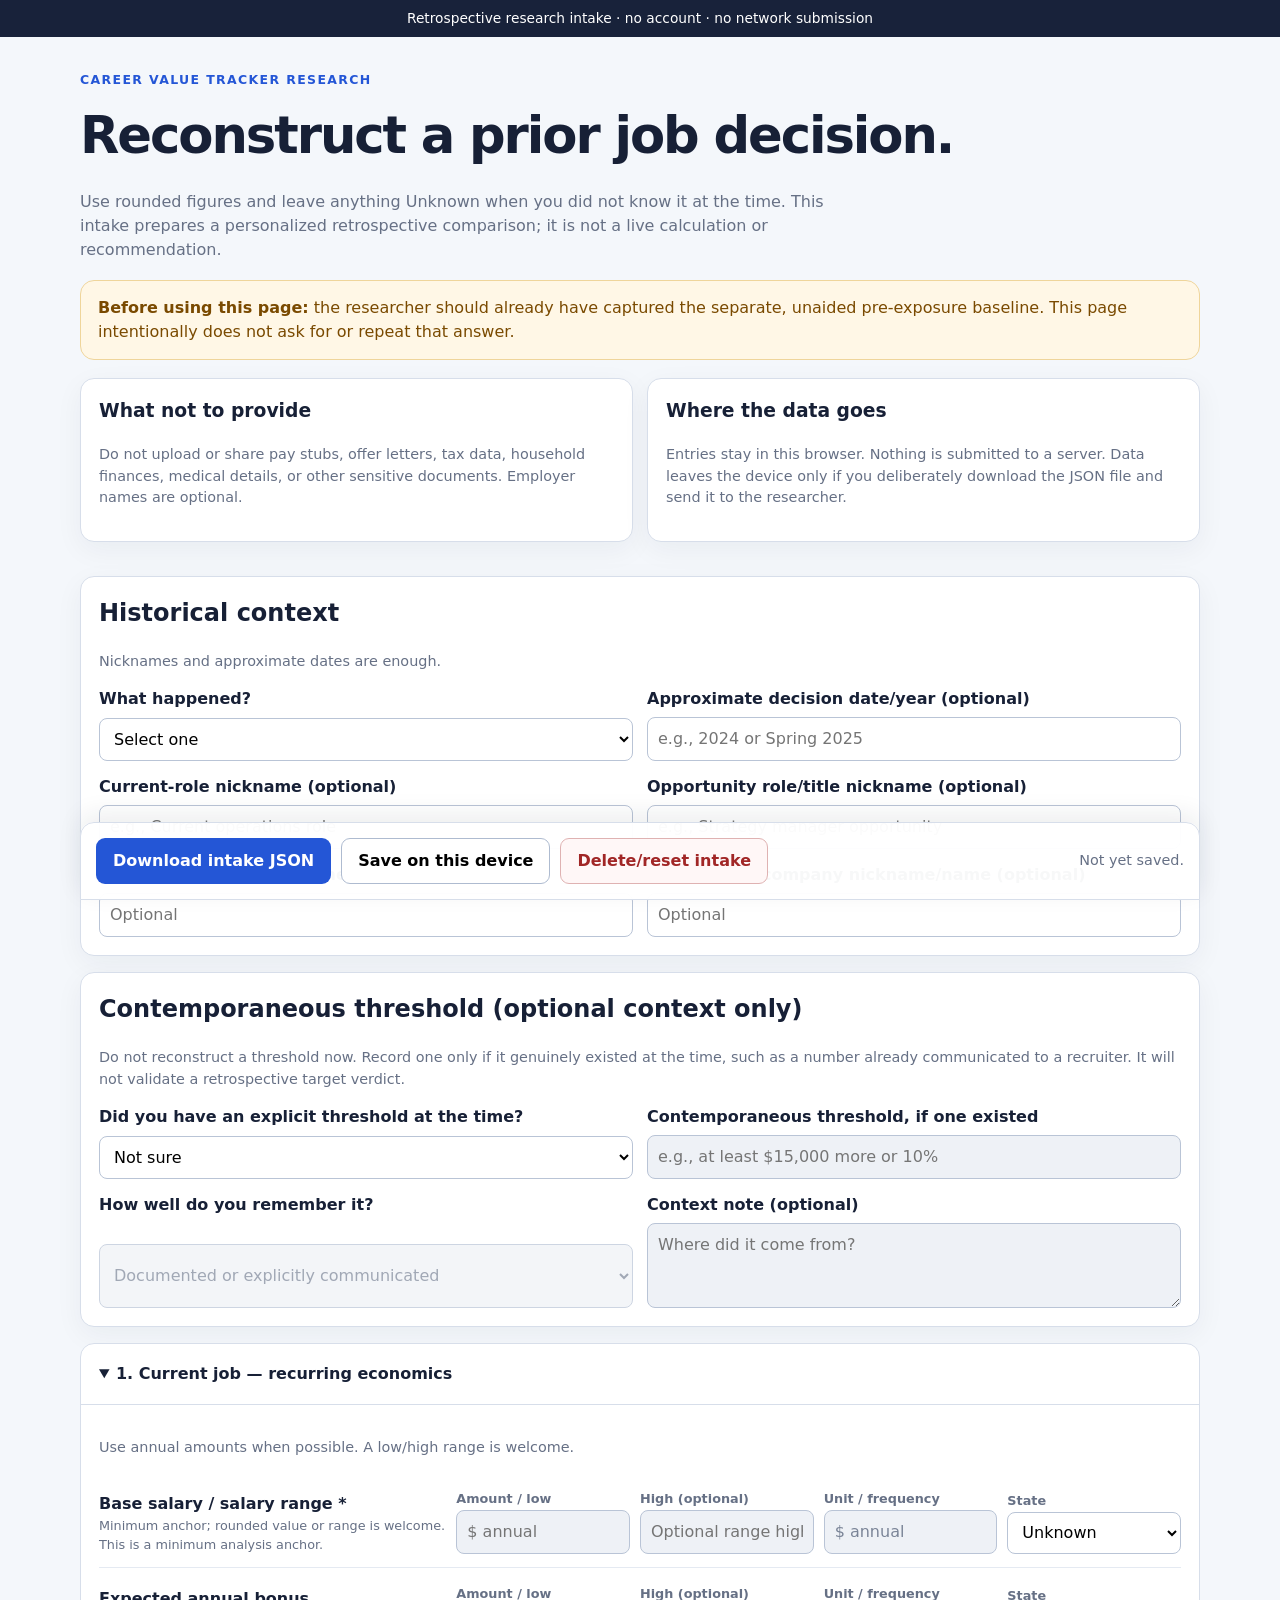
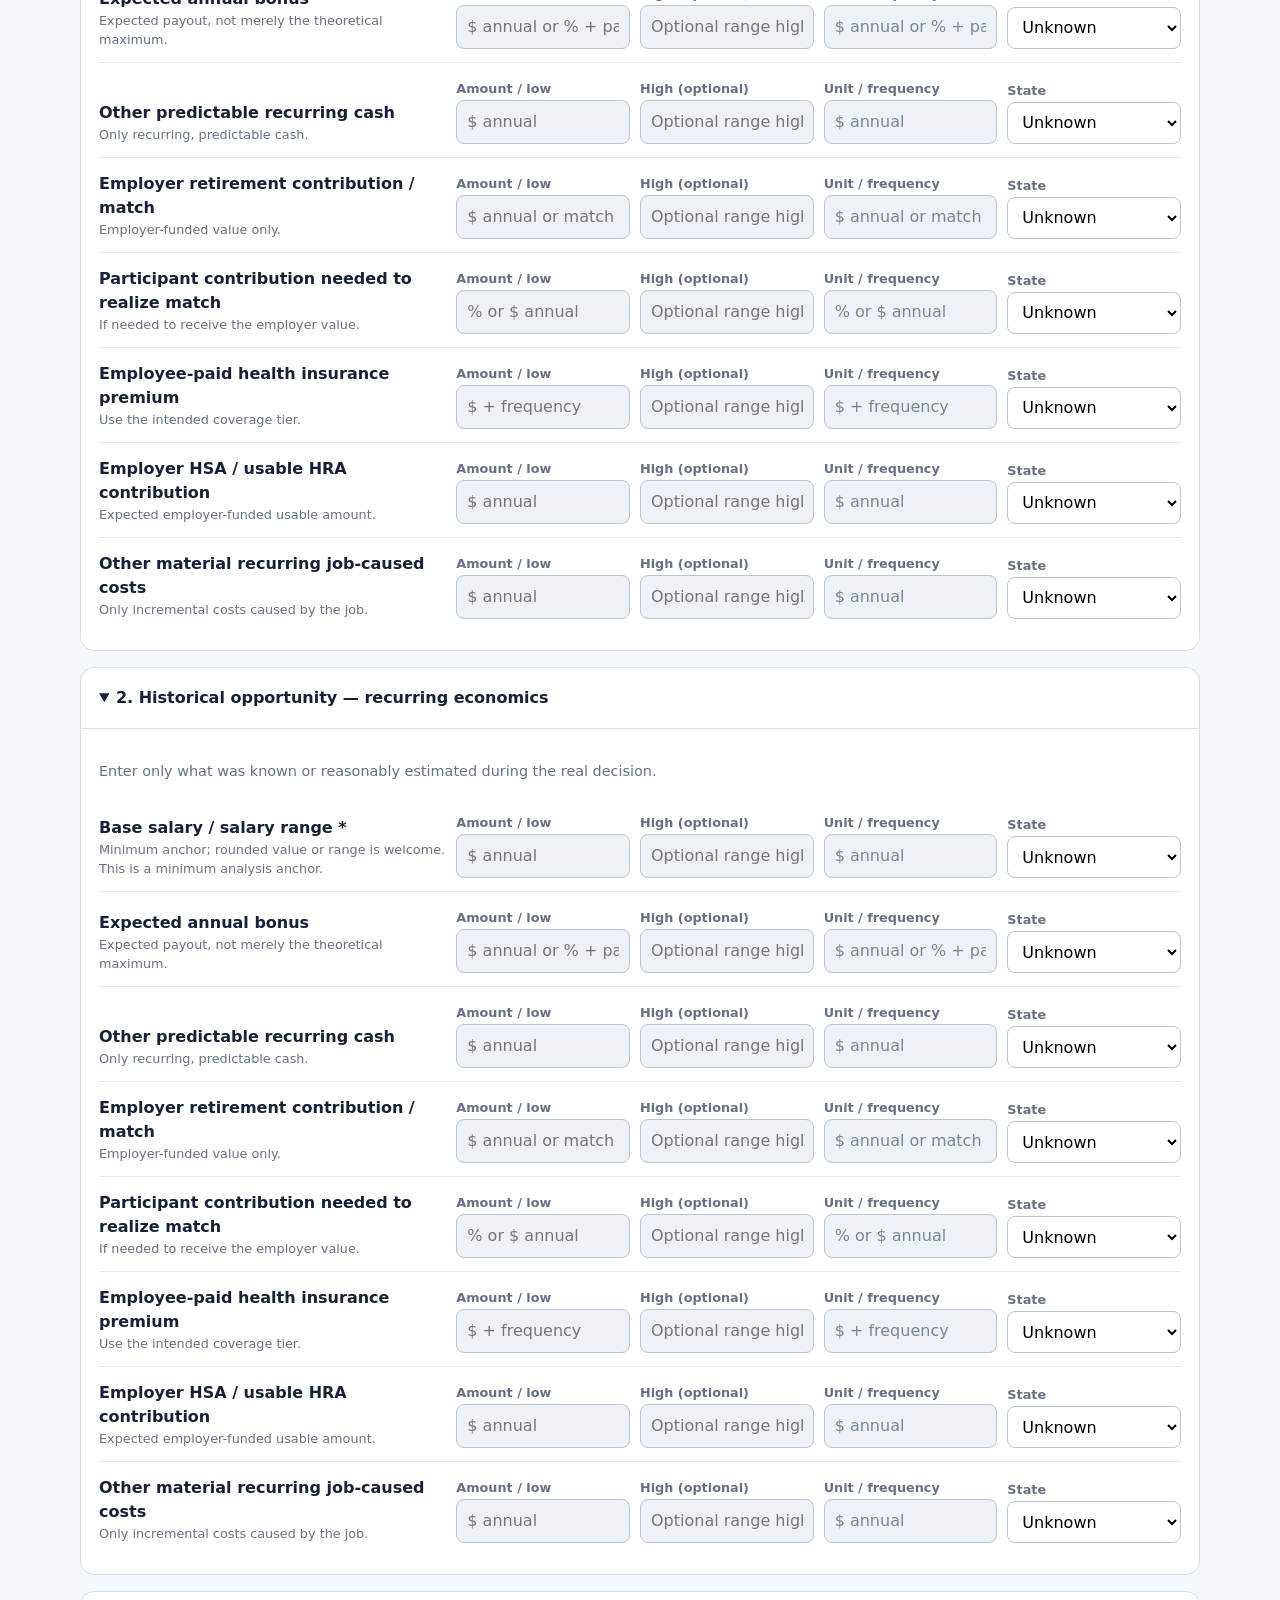
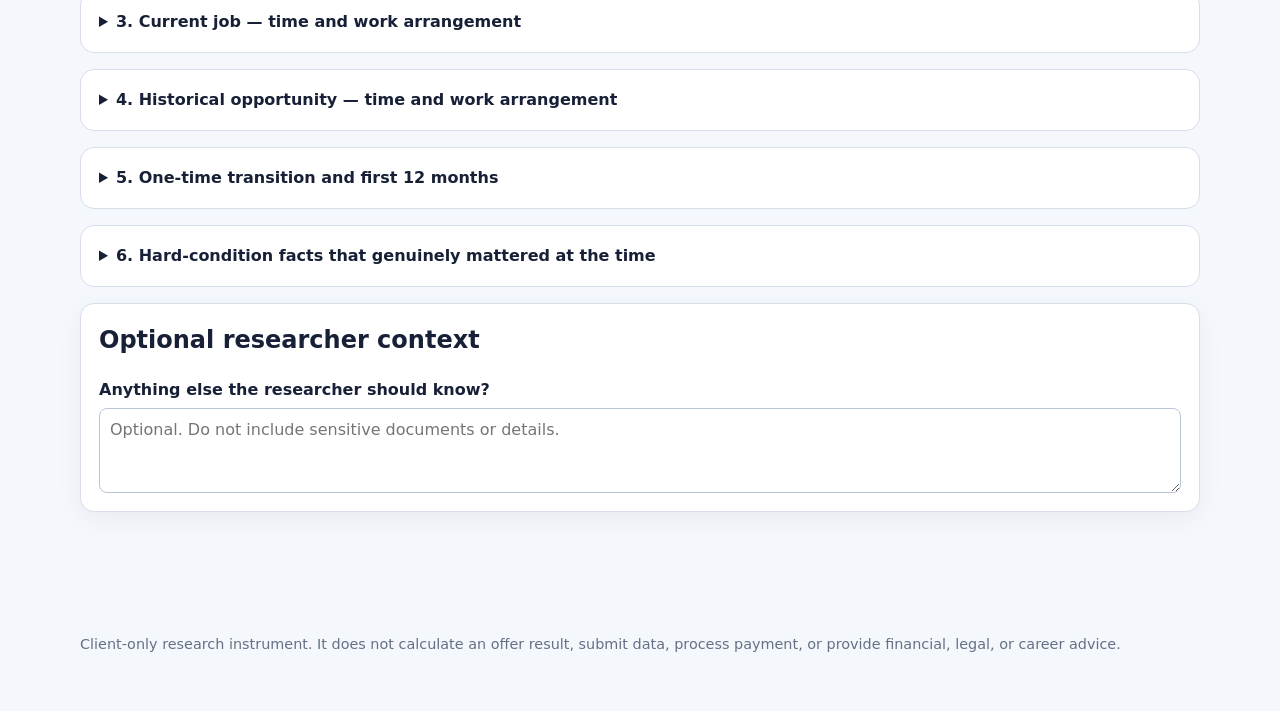
==== RETROSPECTIVE_DECISION_INTAKE.html @ 99a9bd54 "Publish participant prototype only" ====
<!doctype html>
<html lang="en">
<head>
  <meta charset="UTF-8" />
  <meta name="viewport" content="width=device-width, initial-scale=1.0" />
  <title>Career Value Tracker — Retrospective Decision Intake</title>
  <style>
    :root{--ink:#172036;--muted:#667085;--line:#d7deea;--soft:#f4f7fb;--brand:#2456d6;--warn:#fff7e6;--danger:#a12626;font-family:Inter,ui-sans-serif,system-ui,-apple-system,"Segoe UI",sans-serif}
    *{box-sizing:border-box}body{margin:0;color:var(--ink);background:var(--soft);line-height:1.5}button,input,select,textarea{font:inherit}.shell{width:min(1120px,calc(100% - 32px));margin:auto}.ribbon{padding:8px 16px;color:#fff;background:#18223a;text-align:center;font-size:.86rem}header{padding:34px 0 18px}h1{margin:8px 0;font-size:clamp(2rem,5vw,3.2rem);letter-spacing:-.04em}header p{max-width:780px;color:var(--muted)}.eyebrow{color:var(--brand);font-size:.78rem;font-weight:800;letter-spacing:.11em;text-transform:uppercase}.notice,.card,details{border:1px solid var(--line);border-radius:14px;background:#fff}.notice{margin:18px 0;padding:15px 17px;border-color:#efd59b;color:#7a4a00;background:var(--warn)}.card{margin-bottom:16px;padding:18px;box-shadow:0 8px 28px rgba(23,32,54,.05)}.card h2,.card h3{margin-top:0}.privacy,.context,.field-grid{display:grid;grid-template-columns:repeat(2,minmax(0,1fr));gap:14px}.mini,.intro{color:var(--muted);font-size:.9rem}details{margin-bottom:16px}summary{padding:18px;cursor:pointer;font-weight:800}details[open] summary{border-bottom:1px solid var(--line)}.body{padding:18px}.field{display:grid;gap:6px}.field label{font-weight:700}.field input,.field select,.field textarea,.research-field input,.research-field select{width:100%;min-height:42px;padding:9px 10px;border:1px solid #b9c4d6;border-radius:8px;background:#fff}.field textarea{min-height:85px;resize:vertical}input:disabled,select:disabled,textarea:disabled{color:#7a8497;background:#eef1f6}.research-field{display:grid;grid-template-columns:minmax(220px,1.6fr) repeat(4,minmax(125px,.8fr));gap:10px;align-items:end;padding:13px 0;border-bottom:1px solid #e5eaf2}.research-field:last-child{border-bottom:0}.label-block strong,.label-block span{display:block}.label-block span,.research-field label{color:var(--muted);font-size:.8rem}.research-field label{font-weight:700}.actions{position:sticky;bottom:0;display:flex;flex-wrap:wrap;gap:10px;align-items:center;margin-top:20px;padding:15px;border:1px solid var(--line);border-radius:14px 14px 0 0;background:rgba(255,255,255,.97);box-shadow:0 -8px 24px rgba(23,32,54,.08)}button{cursor:pointer}.button{min-height:44px;padding:10px 16px;border:1px solid transparent;border-radius:9px;font-weight:800}.primary{color:#fff;background:var(--brand)}.secondary{border-color:#aebbd0;background:#fff}.danger{border-color:#dfb2b2;color:var(--danger);background:#fff7f7}.status{margin-left:auto;color:var(--muted);font-size:.9rem}.validation{display:none;margin:15px 0;padding:13px;border:1px solid #efc5c5;border-radius:10px;color:#842424;background:#fff5f5}.validation.show{display:block}footer{padding:24px 0 55px;color:var(--muted);font-size:.9rem}
    @media(max-width:850px){.privacy,.context,.field-grid{grid-template-columns:1fr}.research-field{grid-template-columns:1fr 1fr}.label-block{grid-column:1/-1}}@media(max-width:540px){.shell{width:min(100% - 20px,1120px)}.research-field{grid-template-columns:1fr}.actions{position:static}.status{width:100%;margin-left:0}}
  </style>
</head>
<body>
  <div class="ribbon">Retrospective research intake · no account · no network submission</div>
  <header class="shell">
    <div class="eyebrow">Career Value Tracker research</div>
    <h1>Reconstruct a prior job decision.</h1>
    <p>Use rounded figures and leave anything Unknown when you did not know it at the time. This intake prepares a personalized retrospective comparison; it is not a live calculation or recommendation.</p>
    <div class="notice"><strong>Before using this page:</strong> the researcher should already have captured the separate, unaided pre-exposure baseline. This page intentionally does not ask for or repeat that answer.</div>
    <div class="privacy">
      <div class="card"><h3>What not to provide</h3><p class="mini">Do not upload or share pay stubs, offer letters, tax data, household finances, medical details, or other sensitive documents. Employer names are optional.</p></div>
      <div class="card"><h3>Where the data goes</h3><p class="mini">Entries stay in this browser. Nothing is submitted to a server. Data leaves the device only if you deliberately download the JSON file and send it to the researcher.</p></div>
    </div>
  </header>

  <main class="shell">
    <form id="intakeForm" novalidate>
      <section class="card">
        <h2>Historical context</h2>
        <p class="intro">Nicknames and approximate dates are enough.</p>
        <div class="context">
          <div class="field"><label for="historicalOutcome">What happened?</label><select id="historicalOutcome"><option value="">Select one</option><option>Accepted</option><option>Declined</option><option>Withdrew</option><option>No offer</option><option>Other</option></select></div>
          <div class="field"><label for="decisionDate">Approximate decision date/year (optional)</label><input id="decisionDate" placeholder="e.g., 2024 or Spring 2025" /></div>
          <div class="field"><label for="currentRoleNickname">Current-role nickname (optional)</label><input id="currentRoleNickname" placeholder="e.g., Current operations role" /></div>
          <div class="field"><label for="opportunityRoleNickname">Opportunity role/title nickname (optional)</label><input id="opportunityRoleNickname" placeholder="e.g., Strategy manager opportunity" /></div>
          <div class="field"><label for="currentCompanyNickname">Current company nickname/name (optional)</label><input id="currentCompanyNickname" placeholder="Optional" /></div>
          <div class="field"><label for="opportunityCompanyNickname">Opportunity company nickname/name (optional)</label><input id="opportunityCompanyNickname" placeholder="Optional" /></div>
        </div>
      </section>

      <section class="card">
        <h2>Contemporaneous threshold (optional context only)</h2>
        <p class="intro">Do not reconstruct a threshold now. Record one only if it genuinely existed at the time, such as a number already communicated to a recruiter. It will not validate a retrospective target verdict.</p>
        <div class="context">
          <div class="field"><label for="thresholdStatus">Did you have an explicit threshold at the time?</label><select id="thresholdStatus"><option value="not_sure">Not sure</option><option value="had_explicit">Had an explicit threshold at the time</option><option value="did_not">Did not have an explicit threshold</option></select></div>
          <div class="field"><label for="thresholdValue">Contemporaneous threshold, if one existed</label><input id="thresholdValue" placeholder="e.g., at least $15,000 more or 10%" disabled /></div>
          <div class="field"><label for="thresholdProvenance">How well do you remember it?</label><select id="thresholdProvenance" disabled><option value="confirmed">Documented or explicitly communicated</option><option value="estimated">Clearly remembered, not documented</option></select></div>
          <div class="field"><label for="thresholdNote">Context note (optional)</label><textarea id="thresholdNote" placeholder="Where did it come from?" disabled></textarea></div>
        </div>
      </section>

      <details open><summary>1. Current job — recurring economics</summary><div class="body"><p class="intro">Use annual amounts when possible. A low/high range is welcome.</p><div data-section="current.core"></div></div></details>
      <details open><summary>2. Historical opportunity — recurring economics</summary><div class="body"><p class="intro">Enter only what was known or reasonably estimated during the real decision.</p><div data-section="opportunity.core"></div></div></details>
      <details><summary>3. Current job — time and work arrangement</summary><div class="body"><div data-section="current.time"></div></div></details>
      <details><summary>4. Historical opportunity — time and work arrangement</summary><div class="body"><div data-section="opportunity.time"></div></div></details>
      <details><summary>5. One-time transition and first 12 months</summary><div class="body"><h3>Current-role losses or offsets</h3><div data-section="current.transition"></div><h3>Opportunity one-time support</h3><div data-section="opportunity.transition"></div></div></details>
      <details><summary>6. Hard-condition facts that genuinely mattered at the time</summary><div class="body"><p class="intro">Optional. Do not invent conditions after the fact.</p><div data-section="conditions"></div></div></details>

      <section class="card"><h2>Optional researcher context</h2><div class="field"><label for="participantNotes">Anything else the researcher should know?</label><textarea id="participantNotes" placeholder="Optional. Do not include sensitive documents or details."></textarea></div></section>
      <div id="validationMessage" class="validation" role="alert"></div>
      <div class="actions">
        <button class="button primary" type="button" id="downloadJson">Download intake JSON</button>
        <button class="button secondary" type="button" id="saveLocal">Save on this device</button>
        <button class="button danger" type="button" id="resetIntake">Delete/reset intake</button>
        <span class="status" id="saveStatus" role="status" aria-live="polite">Not yet saved.</span>
      </div>
    </form>
  </main>
  <footer class="shell">Client-only research instrument. It does not calculate an offer result, submit data, process payment, or provide financial, legal, or career advice.</footer>

  <script>
  (() => {
    "use strict";
    const STORAGE_KEY="careerValueTracker.retrospectiveIntake.v1";
    const states=["Confirmed","Estimated","Unknown","Not applicable"];
    const core=[
      ["base_salary","Base salary / salary range","Minimum anchor; rounded value or range is welcome.","$ annual"],
      ["annual_bonus","Expected annual bonus","Expected payout, not merely the theoretical maximum.","$ annual or % + payout"],
      ["other_recurring_cash","Other predictable recurring cash","Only recurring, predictable cash.","$ annual"],
      ["employer_retirement","Employer retirement contribution / match","Employer-funded value only.","$ annual or match formula"],
      ["participant_retirement","Participant contribution needed to realize match","If needed to receive the employer value.","% or $ annual"],
      ["health_premium","Employee-paid health insurance premium","Use the intended coverage tier.","$ + frequency"],
      ["hsa_hra","Employer HSA / usable HRA contribution","Expected employer-funded usable amount.","$ annual"],
      ["other_recurring_costs","Other material recurring job-caused costs","Only incremental costs caused by the job.","$ annual"]
    ];
    const time=[
      ["weekly_hours","Typical weekly work hours","Exclude commute; include recurring after-hours work.","hours/week"],
      ["pto_used","Expected PTO actually used annually","Expected use, not only policy maximum.","days/year"],
      ["paid_nonworking_days","Paid holidays / other paid nonworking days","Enter only if known.","days/year"],
      ["office_days","Office days per week or range","A range such as 2–3 is acceptable.","days/week"],
      ["commute_time","Round-trip commute time per office day","Door-to-workplace total.","minutes/day"],
      ["commute_cost","Direct commute cost","Per day, month, year, or annual estimate.","$ + frequency"],
      ["other_required_time","Other recurring required job time","Only time not already in weekly hours.","hours/month or year"]
    ];
    const currentTransition=[
      ["forfeited_bonus","Forfeited bonus","Expected bonus lost because of departure.","$ one-time"],
      ["unvested_retirement","Unvested employer-funded retirement","Exclude participant contributions.","$ one-time"],
      ["pto_payout_forfeiture","PTO payout or forfeiture","Describe whether this was a payment or loss.","$ one-time"],
      ["repayment_obligations","Repayment obligations","Tuition, sign-on, relocation, training, or similar.","$ one-time"],
      ["temporary_transition_costs","Relocation / insurance / income-gap / unpaid-leave / other temporary costs","Combine or clarify in the optional note.","$ one-time"]
    ];
    const opportunityTransition=[
      ["sign_on","Sign-on payment","Gross amount; note clawback terms if known.","$ one-time"],
      ["relocation_support","Relocation support","Expected usable payment or reimbursement.","$ one-time"],
      ["guaranteed_temporary_payment","Guaranteed temporary payment","Only the temporary amount above recurring expectations.","$ one-time"],
      ["other_transition_support","Other employer-paid transition support","Employer-paid or reimbursed transition items.","$ one-time"]
    ];
    const conditions=[
      ["office_constraint","Office-day constraint","e.g., maximum 2 days/week","requirement"],
      ["commute_constraint","Commute constraint","e.g., maximum 45 minutes one way","requirement"],
      ["pto_constraint","PTO minimum","e.g., at least 15 usable days","requirement"],
      ["travel_constraint","Travel constraint","e.g., no more than 20%","requirement"],
      ["relocation_constraint","Relocation constraint","e.g., no relocation","requirement"],
      ["schedule_constraint","Schedule constraint","e.g., flexible start/end time","requirement"],
      ["custom_condition","Custom condition","Only if genuinely important at the time.","requirement"]
    ];
    const schema={"current.core":core,"opportunity.core":core,"current.time":time,"opportunity.time":time,"current.transition":currentTransition,"opportunity.transition":opportunityTransition,"conditions":conditions};
    const fieldKey=(section,id)=>`${section}.${id}`;
    function field(section,[id,label,help,unit]){
      const key=fieldKey(section,id),anchor=id==="base_salary";
      return `<div class="research-field" data-field="${key}"><div class="label-block"><strong>${label}${anchor?" *":""}</strong><span>${help}${anchor?" This is a minimum analysis anchor.":""}</span></div><div><label for="${key}.low">Amount / low</label><input id="${key}.low" data-part="low" placeholder="${unit}" disabled></div><div><label for="${key}.high">High (optional)</label><input id="${key}.high" data-part="high" placeholder="Optional range high" disabled></div><div><label for="${key}.unit">Unit / frequency</label><input id="${key}.unit" data-part="unit" value="${unit}" disabled></div><div><label for="${key}.state">State</label><select id="${key}.state" data-part="state">${states.map(x=>`<option${x==="Unknown"?" selected":""}>${x}</option>`).join("")}</select></div></div>`;
    }
    Object.entries(schema).forEach(([section,defs])=>document.querySelector(`[data-section="${section}"]`).innerHTML=defs.map(def=>field(section,def)).join(""));
    function availability(row){
      const state=row.querySelector('[data-part="state"]').value,enabled=state==="Confirmed"||state==="Estimated";
      row.querySelectorAll('[data-part="low"],[data-part="high"],[data-part="unit"]').forEach(input=>{input.disabled=!enabled;if(!enabled)input.value=input.dataset.part==="unit"?input.defaultValue:"";});
    }
    document.querySelectorAll(".research-field").forEach(row=>{row.querySelector('[data-part="state"]').addEventListener("change",()=>{availability(row);persist(false)});row.querySelectorAll("input").forEach(input=>input.addEventListener("input",()=>persist(false)));availability(row);});
    const thresholdStatus=document.getElementById("thresholdStatus");
    const thresholdFields=["thresholdValue","thresholdProvenance","thresholdNote"].map(id=>document.getElementById(id));
    function thresholdAvailability(){const enabled=thresholdStatus.value==="had_explicit";thresholdFields.forEach(x=>{x.disabled=!enabled;if(!enabled&&x.id!=="thresholdProvenance")x.value=""})}
    thresholdStatus.addEventListener("change",()=>{thresholdAvailability();persist(false)});thresholdAvailability();
    document.querySelectorAll("#intakeForm input,#intakeForm select,#intakeForm textarea").forEach(x=>{x.addEventListener("change",()=>persist(false));x.addEventListener("input",()=>persist(false))});
    const contextIds=["historicalOutcome","decisionDate","currentRoleNickname","opportunityRoleNickname","currentCompanyNickname","opportunityCompanyNickname","thresholdStatus","thresholdValue","thresholdProvenance","thresholdNote","participantNotes"];
    function collect(){
      const context={};contextIds.forEach(id=>{const x=document.getElementById(id);context[id]=x.disabled?null:x.value});
      const fields={};document.querySelectorAll(".research-field").forEach(row=>{const state=row.querySelector('[data-part="state"]').value,known=state==="Confirmed"||state==="Estimated";fields[row.dataset.field]={state,low_or_amount:known?row.querySelector('[data-part="low"]').value:null,high:known?(row.querySelector('[data-part="high"]').value||null):null,unit_or_frequency:known?row.querySelector('[data-part="unit"]').value:null}});
      return {schema_version:"retrospective-intake-v1",research_context:"Two retrospective pilots; target verdict intentionally omitted",exported_at:null,context,fields};
    }
    function apply(data){
      if(!data||data.schema_version!=="retrospective-intake-v1")return;
      Object.entries(data.context||{}).forEach(([id,value])=>{const x=document.getElementById(id);if(x&&value!==null&&value!==undefined)x.value=value});thresholdAvailability();
      Object.entries(data.fields||{}).forEach(([key,value])=>{const row=document.querySelector(`[data-field="${CSS.escape(key)}"]`);if(!row)return;row.querySelector('[data-part="state"]').value=value.state||"Unknown";availability(row);if(value.state==="Confirmed"||value.state==="Estimated"){row.querySelector('[data-part="low"]').value=value.low_or_amount||"";row.querySelector('[data-part="high"]').value=value.high||"";row.querySelector('[data-part="unit"]').value=value.unit_or_frequency||""}});
    }
    function setStatus(message){document.getElementById("saveStatus").textContent=message}
    function persist(show=true){localStorage.setItem(STORAGE_KEY,JSON.stringify(collect()));if(show)setStatus("Saved on this device.")}
    function validateAnchors(){
      const missing=["current.core.base_salary","opportunity.core.base_salary"].filter(key=>{const row=document.querySelector(`[data-field="${CSS.escape(key)}"]`),state=row.querySelector('[data-part="state"]').value,amount=row.querySelector('[data-part="low"]').value.trim();return state==="Unknown"||state==="Not applicable"||!amount});
      const box=document.getElementById("validationMessage");box.classList.toggle("show",missing.length>0);box.textContent=missing.length?"Current-job and opportunity salary are minimum anchors. You may still export with either Unknown, but the recurring comparison may be unable to assess that domain.":"";return missing.length===0;
    }
    document.getElementById("saveLocal").addEventListener("click",()=>persist(true));
    document.getElementById("downloadJson").addEventListener("click",()=>{validateAnchors();const data=collect();data.exported_at=new Date().toISOString();const link=document.createElement("a");link.href=URL.createObjectURL(new Blob([JSON.stringify(data,null,2)],{type:"application/json"}));link.download="career-value-tracker-retrospective-intake.json";document.body.appendChild(link);link.click();URL.revokeObjectURL(link.href);link.remove();persist(false);setStatus("JSON downloaded. Send it to the researcher only if you choose.")});
    document.getElementById("resetIntake").addEventListener("click",()=>{if(!confirm("Delete all locally saved retrospective intake data on this device?"))return;localStorage.removeItem(STORAGE_KEY);document.getElementById("intakeForm").reset();document.querySelectorAll(".research-field").forEach(row=>{row.querySelector('[data-part="state"]').value="Unknown";availability(row)});thresholdAvailability();document.getElementById("validationMessage").classList.remove("show");setStatus("Local intake data deleted.");window.scrollTo({top:0,behavior:"smooth"})});
    const saved=localStorage.getItem(STORAGE_KEY);if(saved){try{apply(JSON.parse(saved));setStatus("Restored from this device.")}catch{localStorage.removeItem(STORAGE_KEY);setStatus("A prior local draft could not be restored.")}}
  })();
  </script>
</body>
</html>
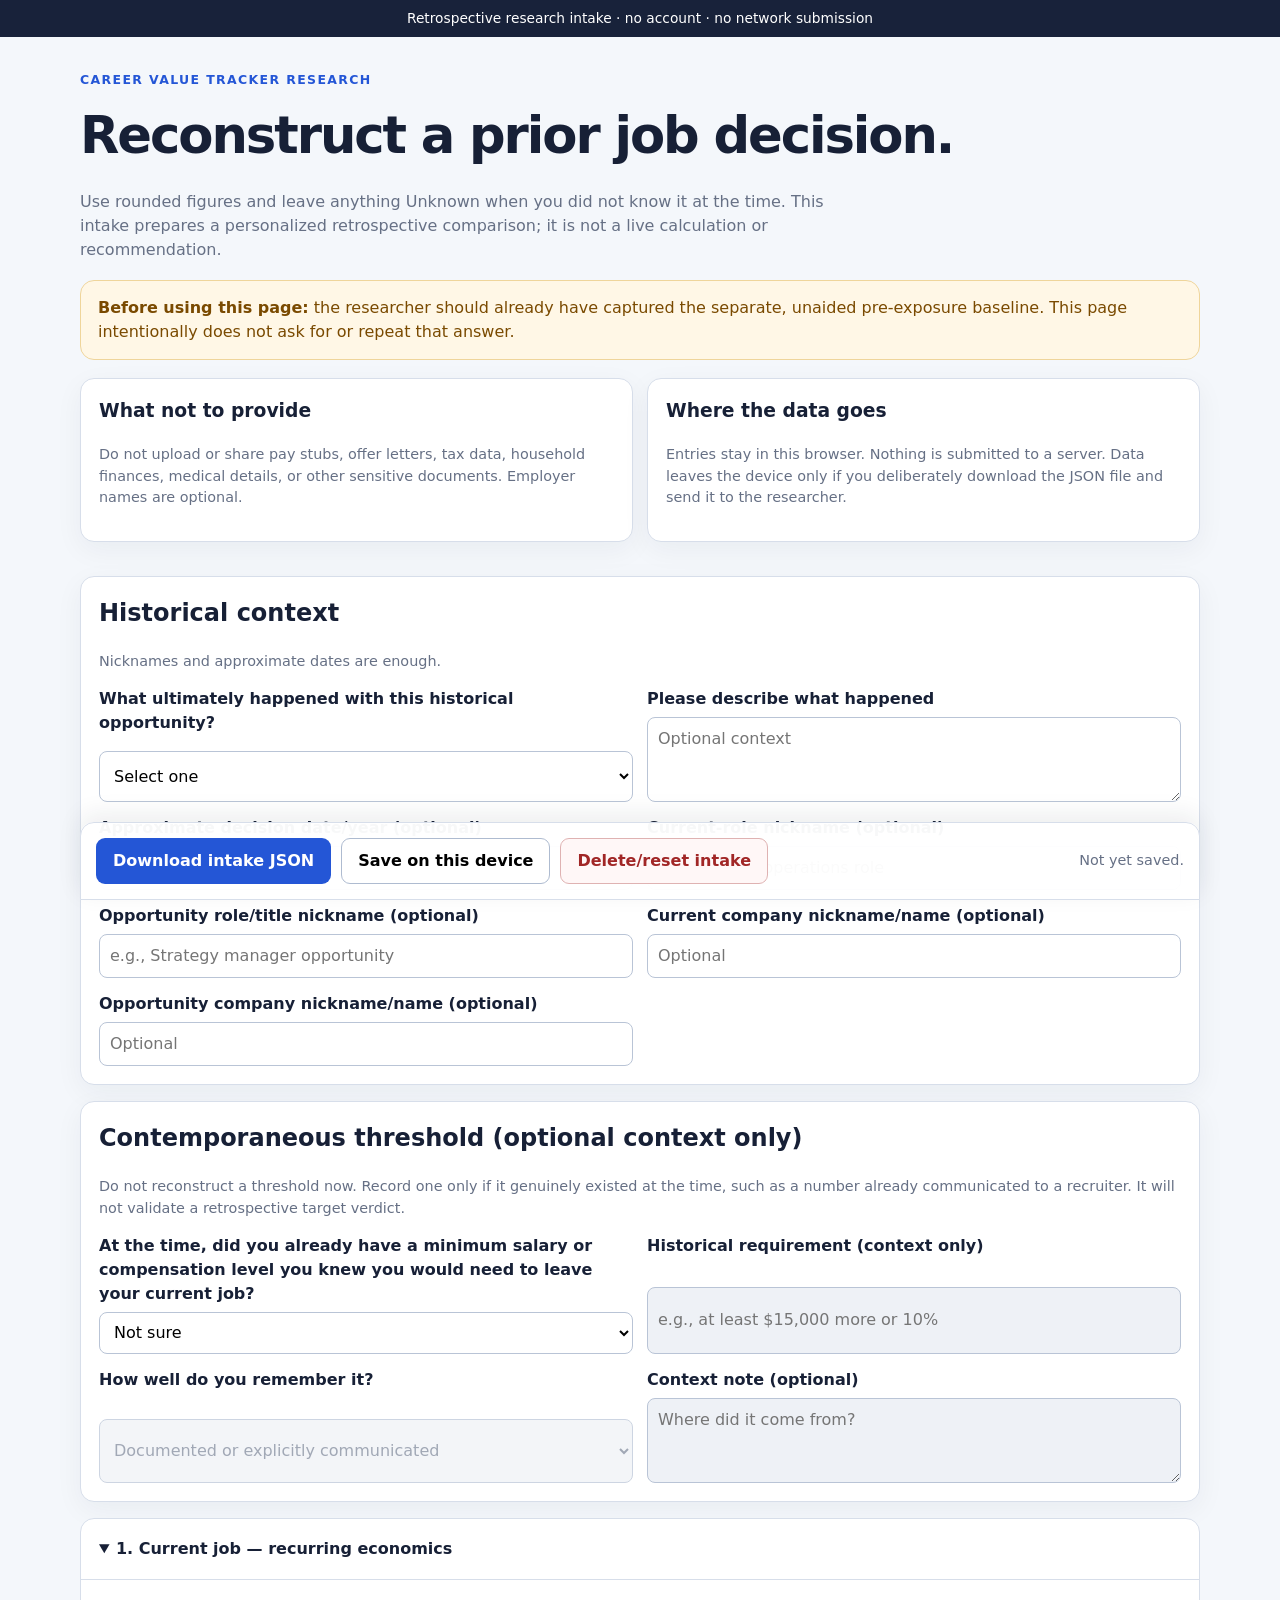
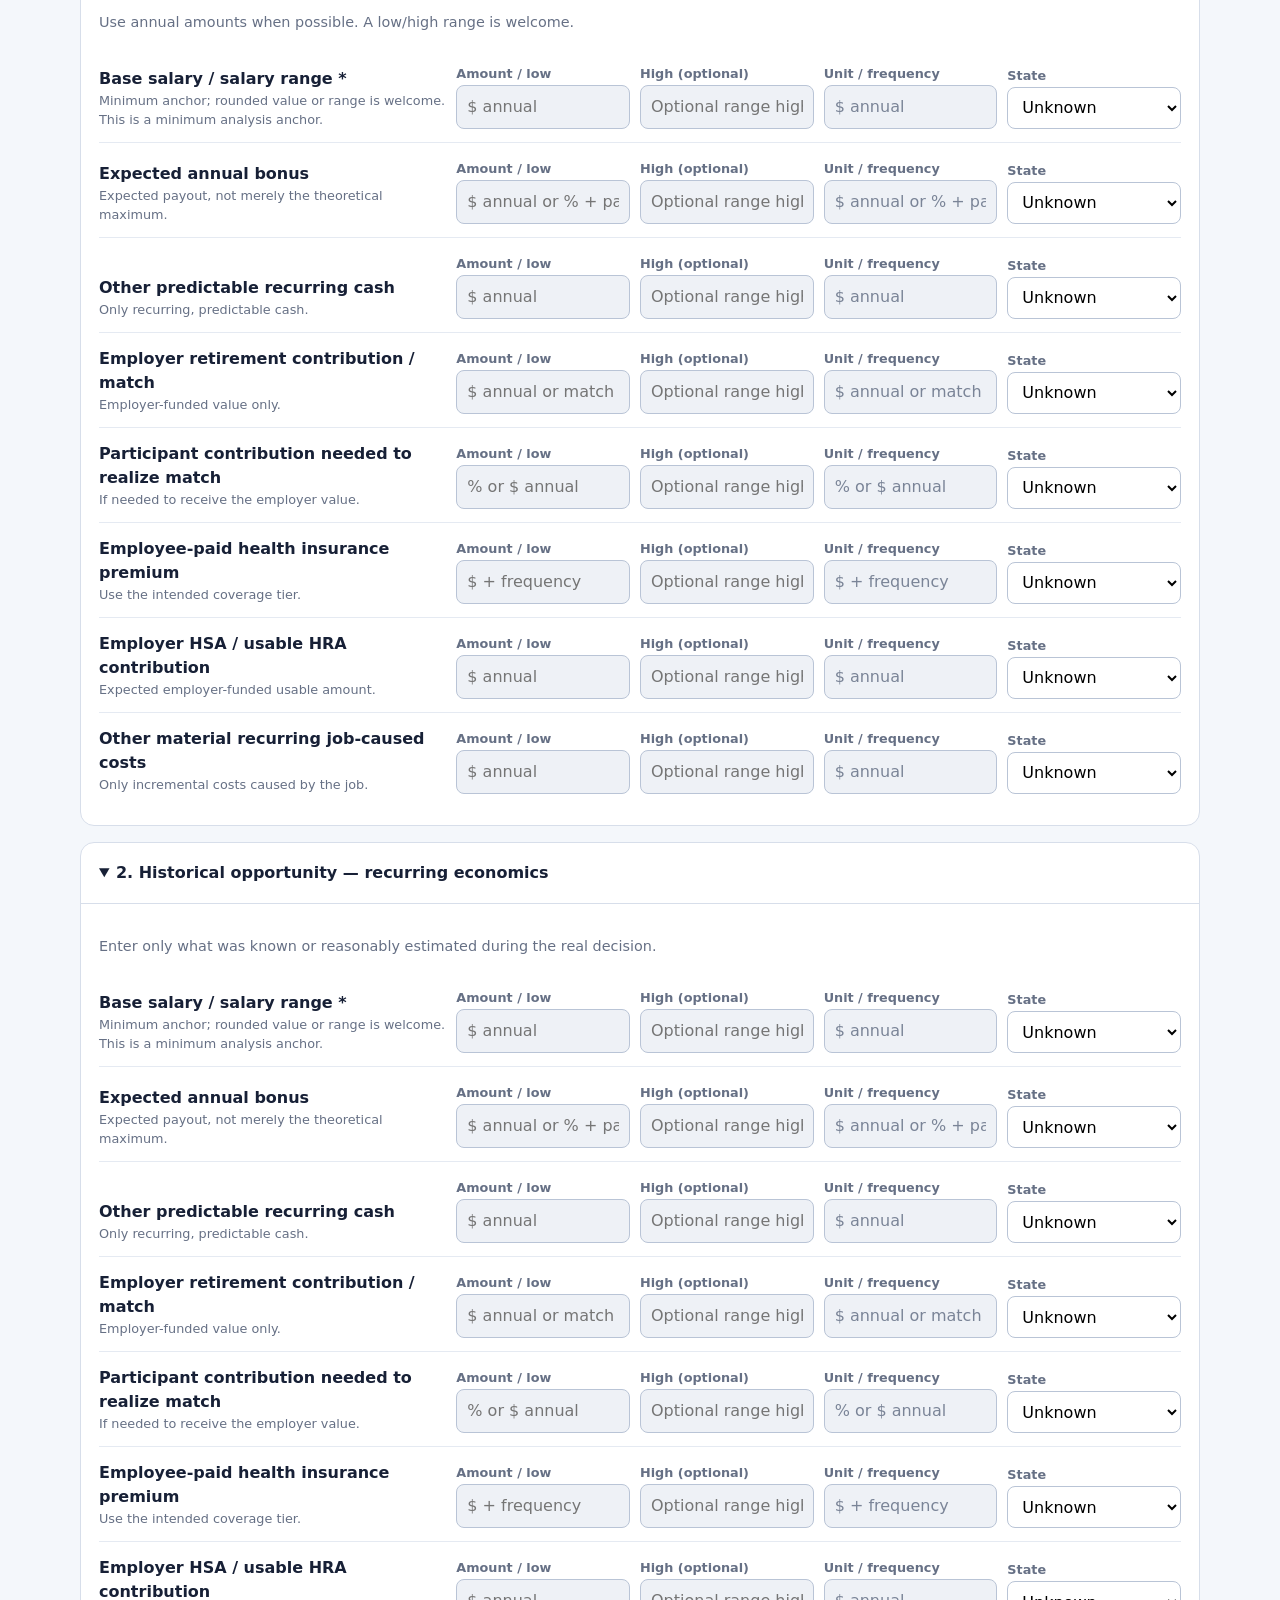
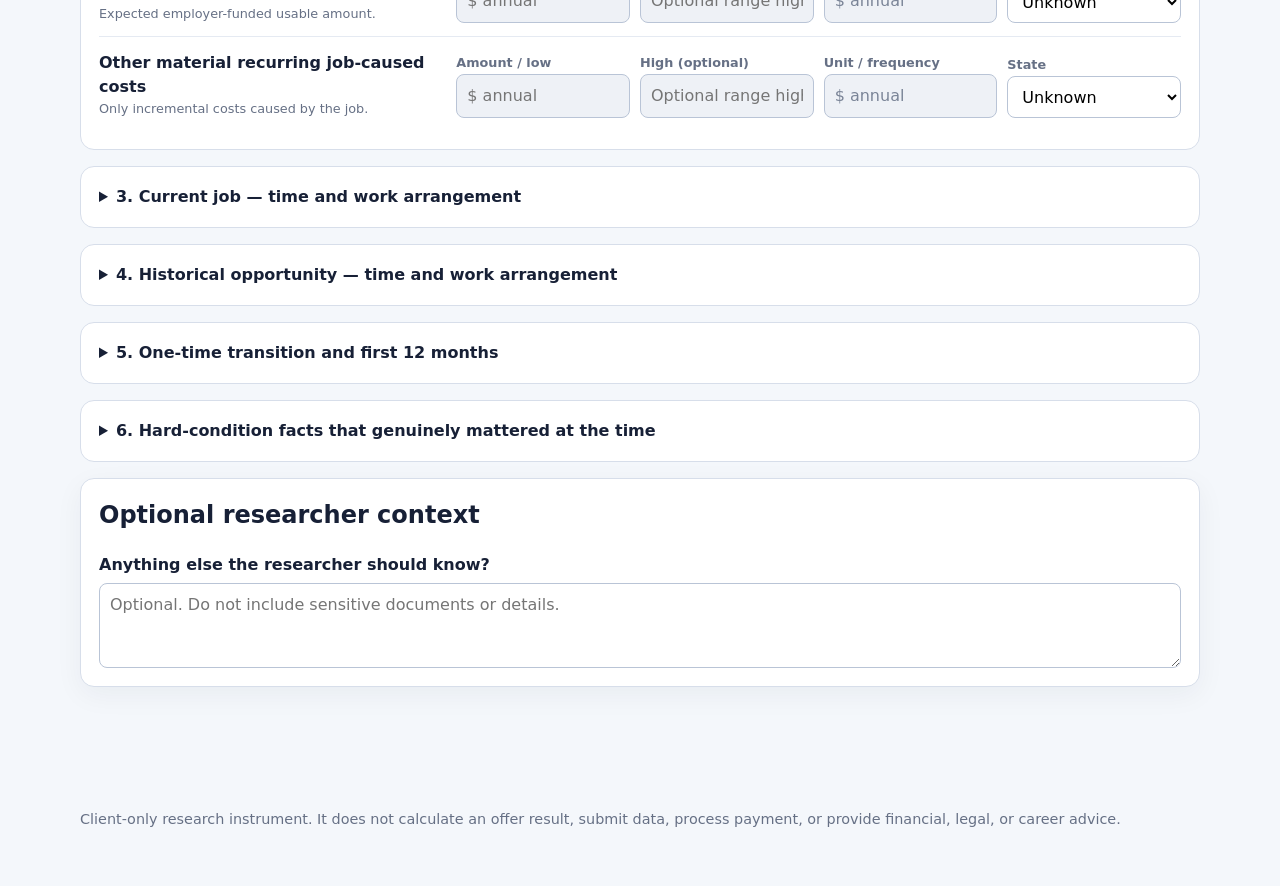
==== commit 86d0706c: "Apply final pre-pilot usability fixes # Conflicts: #	README.md" ====
--- a/RETROSPECTIVE_DECISION_INTAKE.html
+++ b/RETROSPECTIVE_DECISION_INTAKE.html
@@ -29,7 +29,8 @@
         <h2>Historical context</h2>
         <p class="intro">Nicknames and approximate dates are enough.</p>
         <div class="context">
-          <div class="field"><label for="historicalOutcome">What happened?</label><select id="historicalOutcome"><option value="">Select one</option><option>Accepted</option><option>Declined</option><option>Withdrew</option><option>No offer</option><option>Other</option></select></div>
+          <div class="field"><label for="historicalOutcome">What ultimately happened with this historical opportunity?</label><select id="historicalOutcome"><option value="">Select one</option><option>Accepted the offer</option><option>Withdrew from the process</option><option>Declined the offer</option><option>No offer was made</option><option>Other</option></select></div>
+          <div class="field" id="historicalOutcomeOtherField" hidden><label for="historicalOutcomeOther">Please describe what happened</label><textarea id="historicalOutcomeOther" placeholder="Optional context"></textarea></div>
           <div class="field"><label for="decisionDate">Approximate decision date/year (optional)</label><input id="decisionDate" placeholder="e.g., 2024 or Spring 2025" /></div>
           <div class="field"><label for="currentRoleNickname">Current-role nickname (optional)</label><input id="currentRoleNickname" placeholder="e.g., Current operations role" /></div>
           <div class="field"><label for="opportunityRoleNickname">Opportunity role/title nickname (optional)</label><input id="opportunityRoleNickname" placeholder="e.g., Strategy manager opportunity" /></div>
@@ -42,8 +43,8 @@
         <h2>Contemporaneous threshold (optional context only)</h2>
         <p class="intro">Do not reconstruct a threshold now. Record one only if it genuinely existed at the time, such as a number already communicated to a recruiter. It will not validate a retrospective target verdict.</p>
         <div class="context">
-          <div class="field"><label for="thresholdStatus">Did you have an explicit threshold at the time?</label><select id="thresholdStatus"><option value="not_sure">Not sure</option><option value="had_explicit">Had an explicit threshold at the time</option><option value="did_not">Did not have an explicit threshold</option></select></div>
-          <div class="field"><label for="thresholdValue">Contemporaneous threshold, if one existed</label><input id="thresholdValue" placeholder="e.g., at least $15,000 more or 10%" disabled /></div>
+          <div class="field"><label for="thresholdStatus">At the time, did you already have a minimum salary or compensation level you knew you would need to leave your current job?</label><select id="thresholdStatus"><option value="not_sure">Not sure</option><option value="had_explicit">Yes</option><option value="did_not">No</option></select></div>
+          <div class="field"><label for="thresholdValue">Historical requirement (context only)</label><input id="thresholdValue" placeholder="e.g., at least $15,000 more or 10%" disabled /></div>
           <div class="field"><label for="thresholdProvenance">How well do you remember it?</label><select id="thresholdProvenance" disabled><option value="confirmed">Documented or explicitly communicated</option><option value="estimated">Clearly remembered, not documented</option></select></div>
           <div class="field"><label for="thresholdNote">Context note (optional)</label><textarea id="thresholdNote" placeholder="Where did it come from?" disabled></textarea></div>
         </div>
@@ -127,11 +128,15 @@
     }
     document.querySelectorAll(".research-field").forEach(row=>{row.querySelector('[data-part="state"]').addEventListener("change",()=>{availability(row);persist(false)});row.querySelectorAll("input").forEach(input=>input.addEventListener("input",()=>persist(false)));availability(row);});
     const thresholdStatus=document.getElementById("thresholdStatus");
+    const historicalOutcome=document.getElementById("historicalOutcome");
+    const historicalOutcomeOtherField=document.getElementById("historicalOutcomeOtherField");
     const thresholdFields=["thresholdValue","thresholdProvenance","thresholdNote"].map(id=>document.getElementById(id));
     function thresholdAvailability(){const enabled=thresholdStatus.value==="had_explicit";thresholdFields.forEach(x=>{x.disabled=!enabled;if(!enabled&&x.id!=="thresholdProvenance")x.value=""})}
     thresholdStatus.addEventListener("change",()=>{thresholdAvailability();persist(false)});thresholdAvailability();
+    function historicalOutcomeAvailability(){historicalOutcomeOtherField.hidden=historicalOutcome.value!=="Other";if(historicalOutcome.value!=="Other")document.getElementById("historicalOutcomeOther").value=""}
+    historicalOutcome.addEventListener("change",()=>{historicalOutcomeAvailability();persist(false)});historicalOutcomeAvailability();
     document.querySelectorAll("#intakeForm input,#intakeForm select,#intakeForm textarea").forEach(x=>{x.addEventListener("change",()=>persist(false));x.addEventListener("input",()=>persist(false))});
-    const contextIds=["historicalOutcome","decisionDate","currentRoleNickname","opportunityRoleNickname","currentCompanyNickname","opportunityCompanyNickname","thresholdStatus","thresholdValue","thresholdProvenance","thresholdNote","participantNotes"];
+    const contextIds=["historicalOutcome","historicalOutcomeOther","decisionDate","currentRoleNickname","opportunityRoleNickname","currentCompanyNickname","opportunityCompanyNickname","thresholdStatus","thresholdValue","thresholdProvenance","thresholdNote","participantNotes"];
     function collect(){
       const context={};contextIds.forEach(id=>{const x=document.getElementById(id);context[id]=x.disabled?null:x.value});
       const fields={};document.querySelectorAll(".research-field").forEach(row=>{const state=row.querySelector('[data-part="state"]').value,known=state==="Confirmed"||state==="Estimated";fields[row.dataset.field]={state,low_or_amount:known?row.querySelector('[data-part="low"]').value:null,high:known?(row.querySelector('[data-part="high"]').value||null):null,unit_or_frequency:known?row.querySelector('[data-part="unit"]').value:null}});
@@ -139,7 +144,7 @@
     }
     function apply(data){
       if(!data||data.schema_version!=="retrospective-intake-v1")return;
-      Object.entries(data.context||{}).forEach(([id,value])=>{const x=document.getElementById(id);if(x&&value!==null&&value!==undefined)x.value=value});thresholdAvailability();
+      Object.entries(data.context||{}).forEach(([id,value])=>{const x=document.getElementById(id);if(x&&value!==null&&value!==undefined)x.value=value});thresholdAvailability();historicalOutcomeAvailability();
       Object.entries(data.fields||{}).forEach(([key,value])=>{const row=document.querySelector(`[data-field="${CSS.escape(key)}"]`);if(!row)return;row.querySelector('[data-part="state"]').value=value.state||"Unknown";availability(row);if(value.state==="Confirmed"||value.state==="Estimated"){row.querySelector('[data-part="low"]').value=value.low_or_amount||"";row.querySelector('[data-part="high"]').value=value.high||"";row.querySelector('[data-part="unit"]').value=value.unit_or_frequency||""}});
     }
     function setStatus(message){document.getElementById("saveStatus").textContent=message}
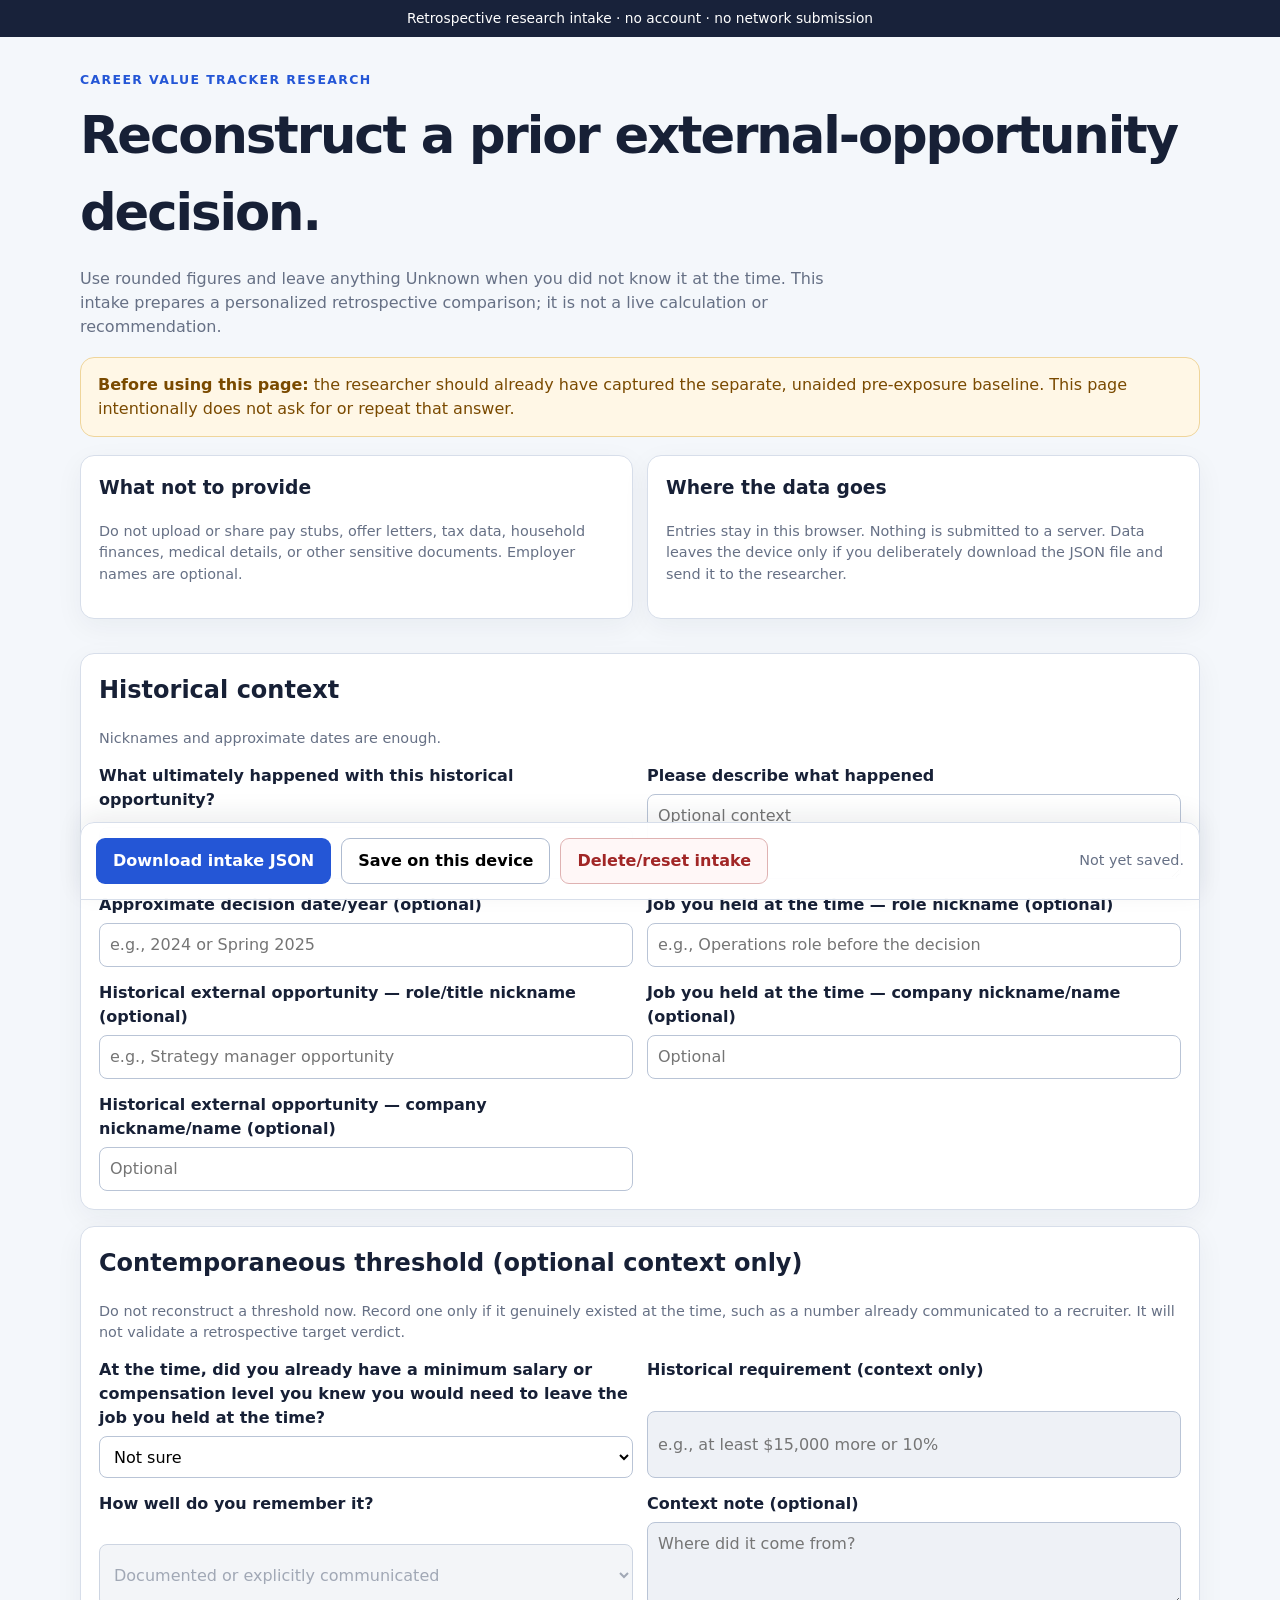
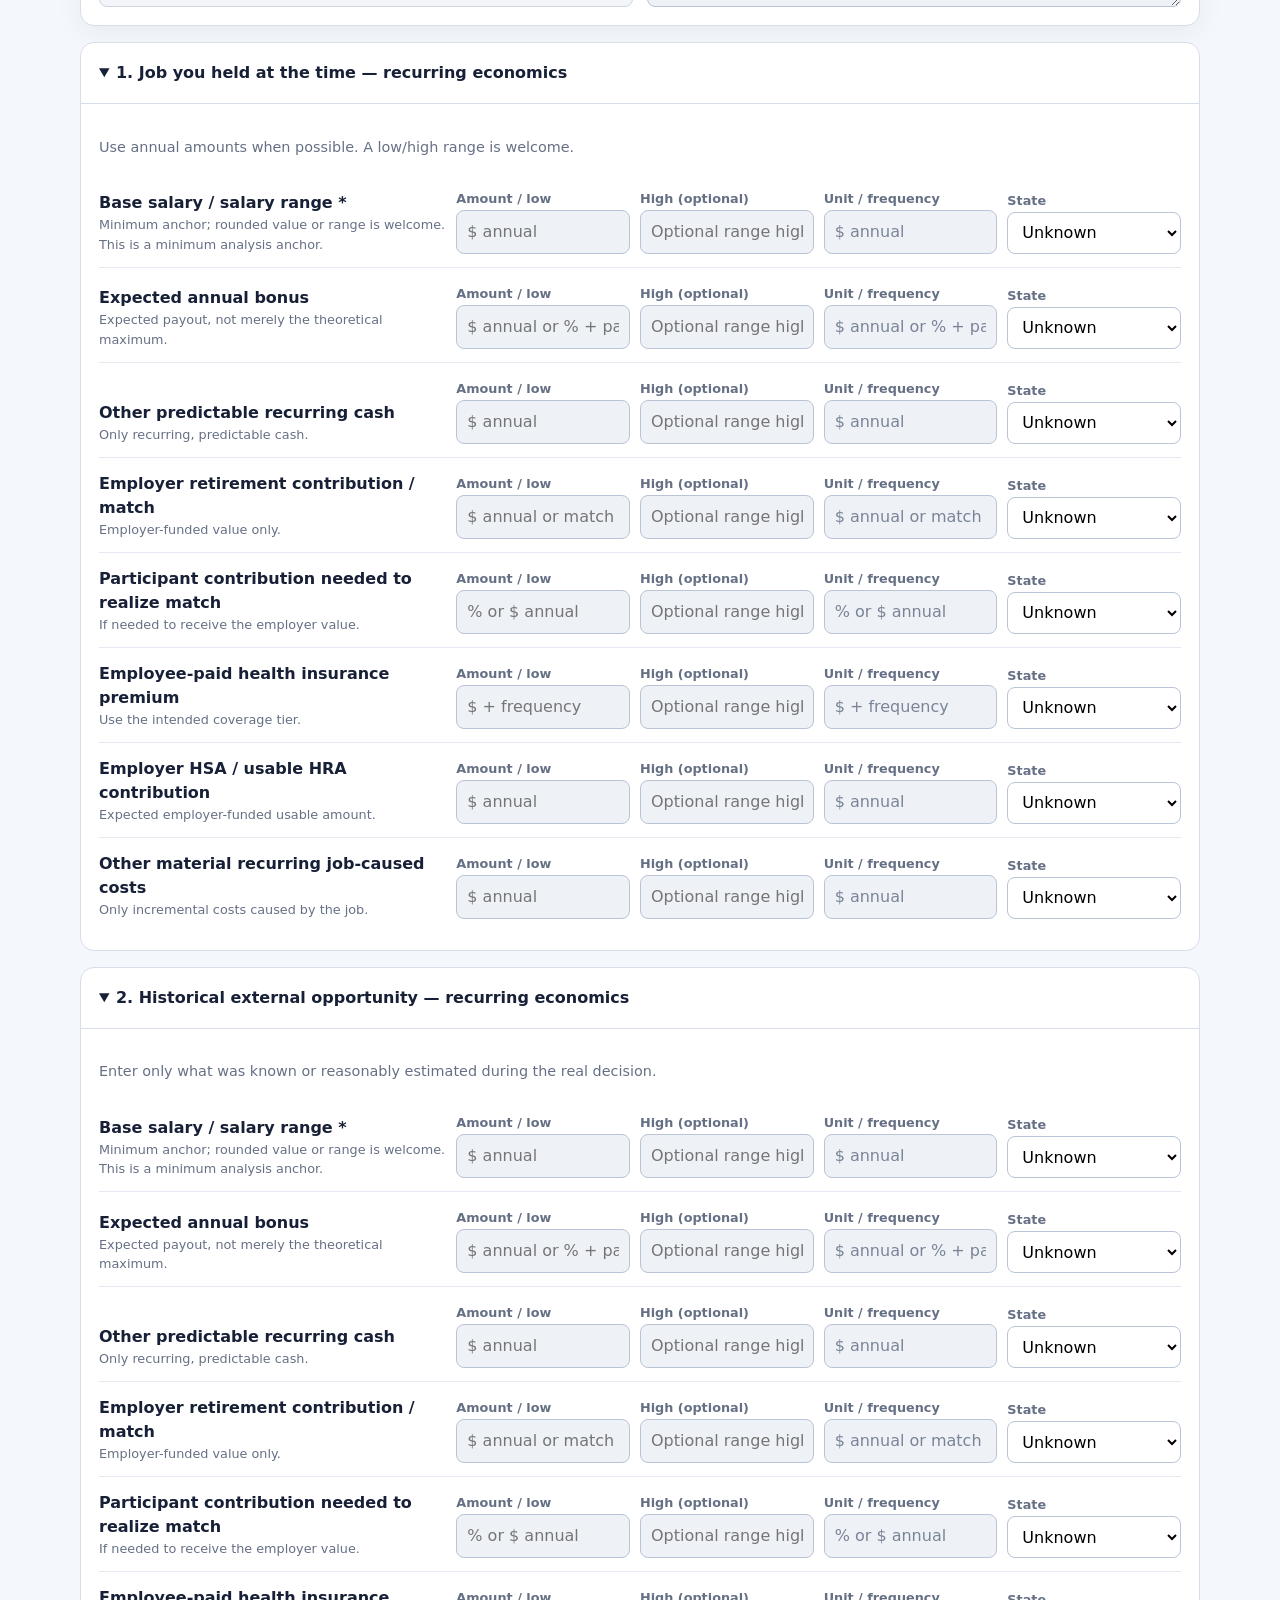
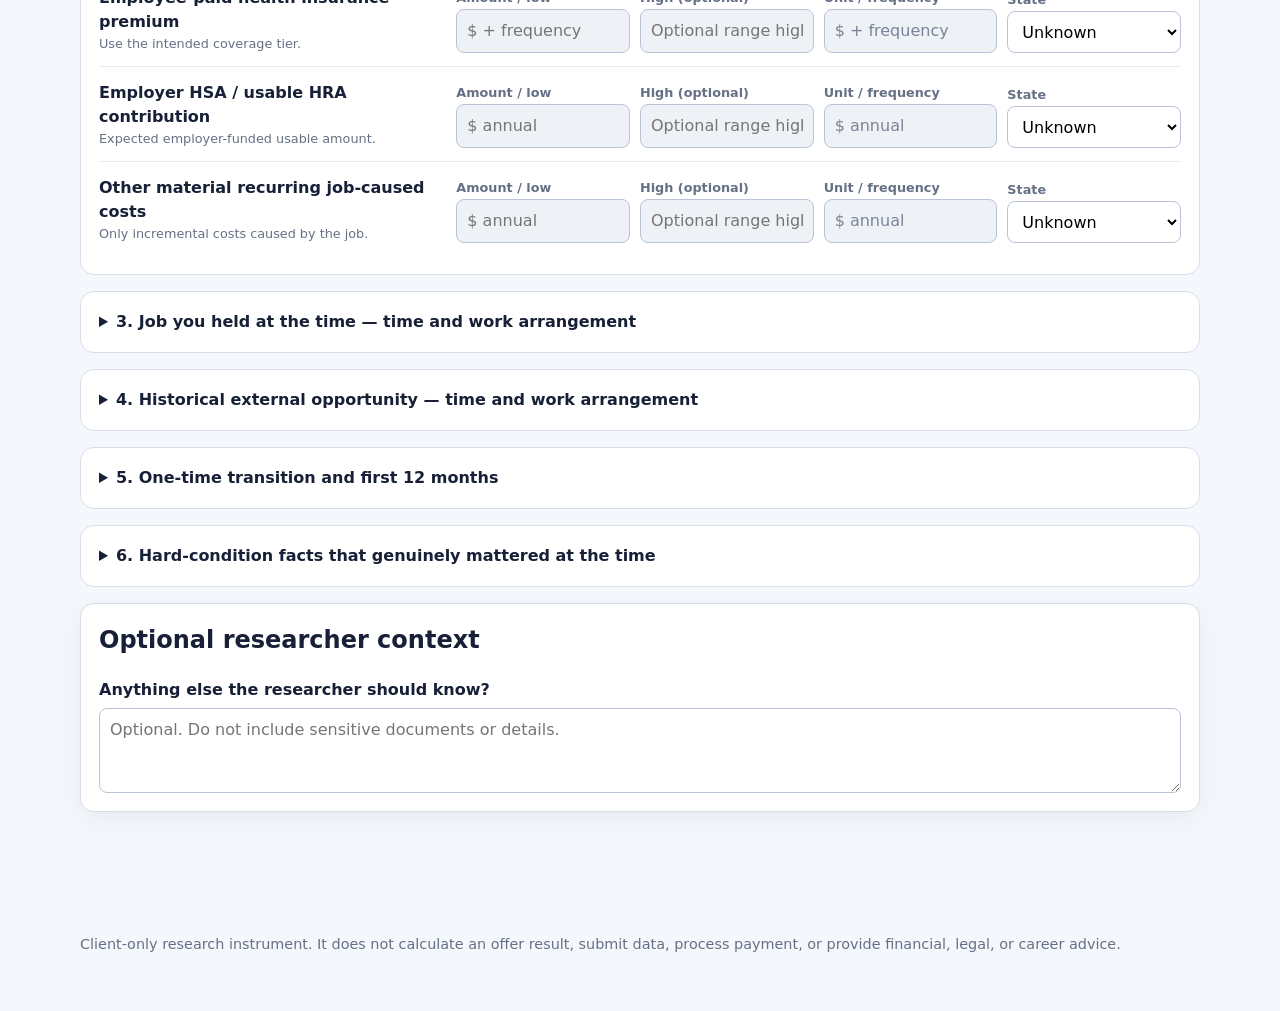
==== commit b2bad365: "Finalize participant pilot flow" ====
--- a/RETROSPECTIVE_DECISION_INTAKE.html
+++ b/RETROSPECTIVE_DECISION_INTAKE.html
@@ -14,7 +14,7 @@
   <div class="ribbon">Retrospective research intake · no account · no network submission</div>
   <header class="shell">
     <div class="eyebrow">Career Value Tracker research</div>
-    <h1>Reconstruct a prior job decision.</h1>
+    <h1>Reconstruct a prior external-opportunity decision.</h1>
     <p>Use rounded figures and leave anything Unknown when you did not know it at the time. This intake prepares a personalized retrospective comparison; it is not a live calculation or recommendation.</p>
     <div class="notice"><strong>Before using this page:</strong> the researcher should already have captured the separate, unaided pre-exposure baseline. This page intentionally does not ask for or repeat that answer.</div>
     <div class="privacy">
@@ -32,10 +32,10 @@
           <div class="field"><label for="historicalOutcome">What ultimately happened with this historical opportunity?</label><select id="historicalOutcome"><option value="">Select one</option><option>Accepted the offer</option><option>Withdrew from the process</option><option>Declined the offer</option><option>No offer was made</option><option>Other</option></select></div>
           <div class="field" id="historicalOutcomeOtherField" hidden><label for="historicalOutcomeOther">Please describe what happened</label><textarea id="historicalOutcomeOther" placeholder="Optional context"></textarea></div>
           <div class="field"><label for="decisionDate">Approximate decision date/year (optional)</label><input id="decisionDate" placeholder="e.g., 2024 or Spring 2025" /></div>
-          <div class="field"><label for="currentRoleNickname">Current-role nickname (optional)</label><input id="currentRoleNickname" placeholder="e.g., Current operations role" /></div>
-          <div class="field"><label for="opportunityRoleNickname">Opportunity role/title nickname (optional)</label><input id="opportunityRoleNickname" placeholder="e.g., Strategy manager opportunity" /></div>
-          <div class="field"><label for="currentCompanyNickname">Current company nickname/name (optional)</label><input id="currentCompanyNickname" placeholder="Optional" /></div>
-          <div class="field"><label for="opportunityCompanyNickname">Opportunity company nickname/name (optional)</label><input id="opportunityCompanyNickname" placeholder="Optional" /></div>
+          <div class="field"><label for="currentRoleNickname">Job you held at the time — role nickname (optional)</label><input id="currentRoleNickname" placeholder="e.g., Operations role before the decision" /></div>
+          <div class="field"><label for="opportunityRoleNickname">Historical external opportunity — role/title nickname (optional)</label><input id="opportunityRoleNickname" placeholder="e.g., Strategy manager opportunity" /></div>
+          <div class="field"><label for="currentCompanyNickname">Job you held at the time — company nickname/name (optional)</label><input id="currentCompanyNickname" placeholder="Optional" /></div>
+          <div class="field"><label for="opportunityCompanyNickname">Historical external opportunity — company nickname/name (optional)</label><input id="opportunityCompanyNickname" placeholder="Optional" /></div>
         </div>
       </section>
 
@@ -43,18 +43,18 @@
         <h2>Contemporaneous threshold (optional context only)</h2>
         <p class="intro">Do not reconstruct a threshold now. Record one only if it genuinely existed at the time, such as a number already communicated to a recruiter. It will not validate a retrospective target verdict.</p>
         <div class="context">
-          <div class="field"><label for="thresholdStatus">At the time, did you already have a minimum salary or compensation level you knew you would need to leave your current job?</label><select id="thresholdStatus"><option value="not_sure">Not sure</option><option value="had_explicit">Yes</option><option value="did_not">No</option></select></div>
+          <div class="field"><label for="thresholdStatus">At the time, did you already have a minimum salary or compensation level you knew you would need to leave the job you held at the time?</label><select id="thresholdStatus"><option value="not_sure">Not sure</option><option value="had_explicit">Yes</option><option value="did_not">No</option></select></div>
           <div class="field"><label for="thresholdValue">Historical requirement (context only)</label><input id="thresholdValue" placeholder="e.g., at least $15,000 more or 10%" disabled /></div>
           <div class="field"><label for="thresholdProvenance">How well do you remember it?</label><select id="thresholdProvenance" disabled><option value="confirmed">Documented or explicitly communicated</option><option value="estimated">Clearly remembered, not documented</option></select></div>
           <div class="field"><label for="thresholdNote">Context note (optional)</label><textarea id="thresholdNote" placeholder="Where did it come from?" disabled></textarea></div>
         </div>
       </section>
 
-      <details open><summary>1. Current job — recurring economics</summary><div class="body"><p class="intro">Use annual amounts when possible. A low/high range is welcome.</p><div data-section="current.core"></div></div></details>
-      <details open><summary>2. Historical opportunity — recurring economics</summary><div class="body"><p class="intro">Enter only what was known or reasonably estimated during the real decision.</p><div data-section="opportunity.core"></div></div></details>
-      <details><summary>3. Current job — time and work arrangement</summary><div class="body"><div data-section="current.time"></div></div></details>
-      <details><summary>4. Historical opportunity — time and work arrangement</summary><div class="body"><div data-section="opportunity.time"></div></div></details>
-      <details><summary>5. One-time transition and first 12 months</summary><div class="body"><h3>Current-role losses or offsets</h3><div data-section="current.transition"></div><h3>Opportunity one-time support</h3><div data-section="opportunity.transition"></div></div></details>
+      <details open><summary>1. Job you held at the time — recurring economics</summary><div class="body"><p class="intro">Use annual amounts when possible. A low/high range is welcome.</p><div data-section="current.core"></div></div></details>
+      <details open><summary>2. Historical external opportunity — recurring economics</summary><div class="body"><p class="intro">Enter only what was known or reasonably estimated during the real decision.</p><div data-section="opportunity.core"></div></div></details>
+      <details><summary>3. Job you held at the time — time and work arrangement</summary><div class="body"><div data-section="current.time"></div></div></details>
+      <details><summary>4. Historical external opportunity — time and work arrangement</summary><div class="body"><div data-section="opportunity.time"></div></div></details>
+      <details><summary>5. One-time transition and first 12 months</summary><div class="body"><h3>Job you held at the time — losses or offsets</h3><div data-section="current.transition"></div><h3>Historical external opportunity — one-time support</h3><div data-section="opportunity.transition"></div></div></details>
       <details><summary>6. Hard-condition facts that genuinely mattered at the time</summary><div class="body"><p class="intro">Optional. Do not invent conditions after the fact.</p><div data-section="conditions"></div></div></details>
 
       <section class="card"><h2>Optional researcher context</h2><div class="field"><label for="participantNotes">Anything else the researcher should know?</label><textarea id="participantNotes" placeholder="Optional. Do not include sensitive documents or details."></textarea></div></section>
